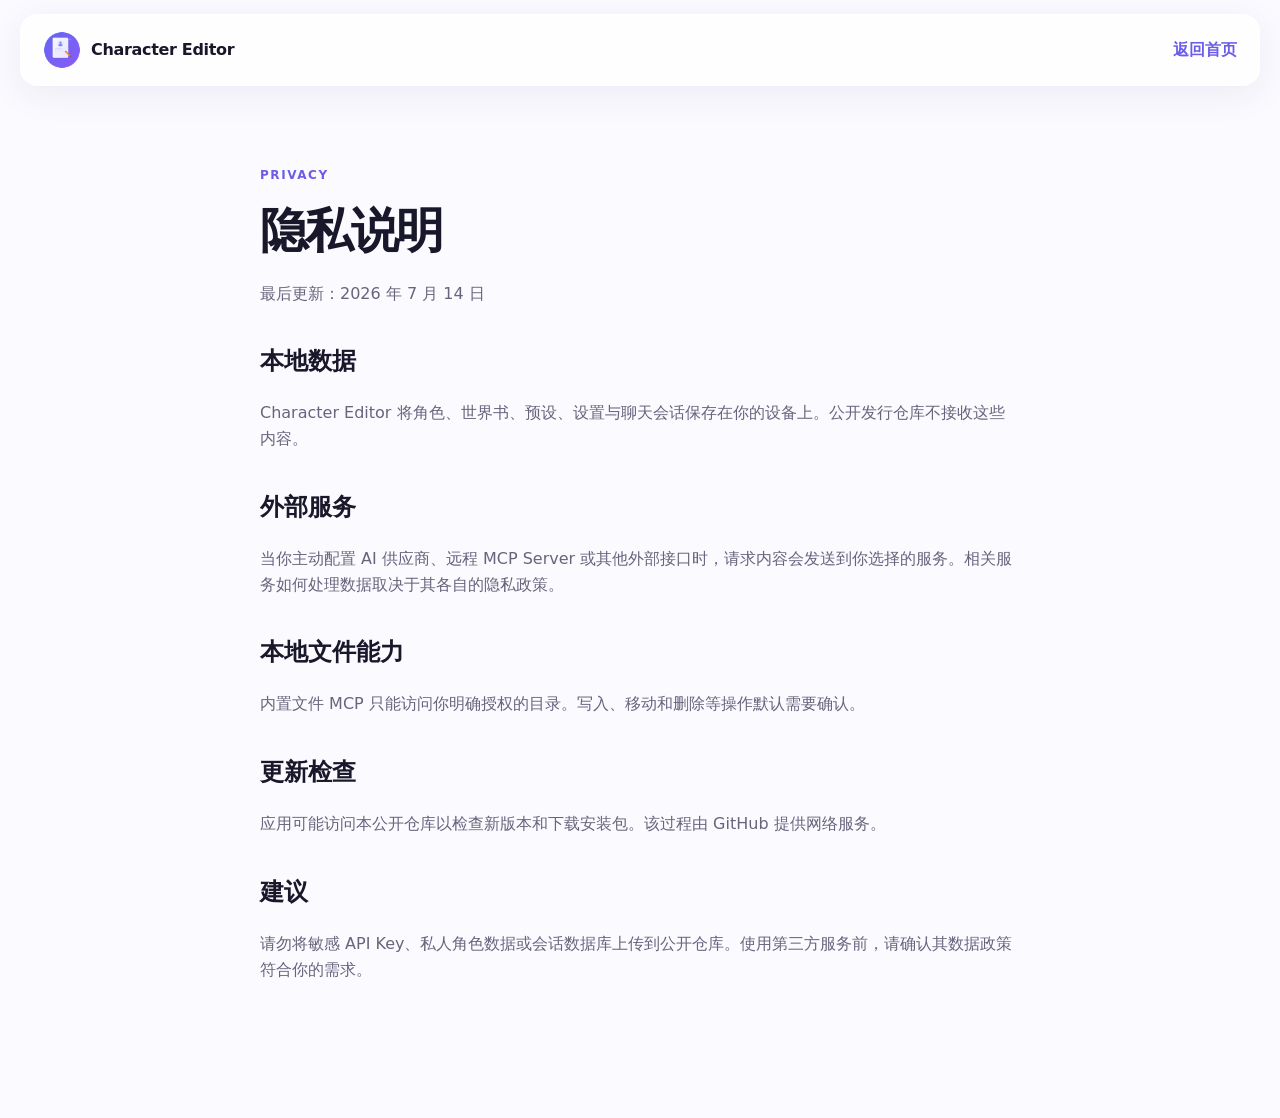
==== privacy.html @ d66d9496 "feat: launch public release website" ====
<!doctype html><html lang="zh-CN"><head><meta charset="utf-8"><meta name="viewport" content="width=device-width,initial-scale=1"><title>隐私说明 — Character Editor</title><link rel="icon" href="assets/icon.png"><link rel="stylesheet" href="styles.css"><style>.legal{max-width:760px;padding:80px 0 120px}.legal h1{font-size:48px}.legal h2{margin-top:36px}.legal p,.legal li{color:var(--muted)}.back{color:var(--violet);font-weight:700}</style></head><body><header class="site-header"><a class="brand" href="index.html"><img src="assets/icon.png" alt="" width="38" height="38"><span>Character Editor</span></a><a class="back" href="index.html">返回首页</a></header><main class="section-shell legal"><div class="section-kicker">Privacy</div><h1>隐私说明</h1><p>最后更新：2026 年 7 月 14 日</p><h2>本地数据</h2><p>Character Editor 将角色、世界书、预设、设置与聊天会话保存在你的设备上。公开发行仓库不接收这些内容。</p><h2>外部服务</h2><p>当你主动配置 AI 供应商、远程 MCP Server 或其他外部接口时，请求内容会发送到你选择的服务。相关服务如何处理数据取决于其各自的隐私政策。</p><h2>本地文件能力</h2><p>内置文件 MCP 只能访问你明确授权的目录。写入、移动和删除等操作默认需要确认。</p><h2>更新检查</h2><p>应用可能访问本公开仓库以检查新版本和下载安装包。该过程由 GitHub 提供网络服务。</p><h2>建议</h2><p>请勿将敏感 API Key、私人角色数据或会话数据库上传到公开仓库。使用第三方服务前，请确认其数据政策符合你的需求。</p></main></body></html>
---- styles.css ----
:root{--ink:#19172a;--muted:#68647c;--violet:#6c5ce7;--violet-2:#8c7cf7;--line:rgba(45,39,82,.12);--paper:#fbfaff;--shadow:0 28px 80px rgba(55,43,135,.16)}
*{box-sizing:border-box}html{scroll-behavior:smooth}body{margin:0;background:var(--paper);color:var(--ink);font-family:"Segoe UI","PingFang SC","Microsoft YaHei",system-ui,sans-serif;line-height:1.6;overflow-x:hidden}a{color:inherit;text-decoration:none}.section-shell{width:min(1180px,calc(100% - 40px));margin-inline:auto}.ambient{position:absolute;border-radius:999px;filter:blur(2px);pointer-events:none;z-index:-1}.ambient-one{width:620px;height:620px;right:-220px;top:-260px;background:radial-gradient(circle,rgba(133,111,255,.18),rgba(133,111,255,0) 68%)}.ambient-two{width:520px;height:520px;left:-310px;top:480px;background:radial-gradient(circle,rgba(95,188,255,.12),rgba(95,188,255,0) 70%)}
.site-header{width:min(1240px,calc(100% - 32px));height:72px;margin:14px auto 0;padding:0 22px;display:flex;align-items:center;justify-content:space-between;border:1px solid rgba(255,255,255,.8);background:rgba(255,255,255,.72);backdrop-filter:blur(18px);border-radius:18px;position:sticky;top:14px;z-index:20;box-shadow:0 8px 36px rgba(48,36,105,.07)}.brand{display:flex;align-items:center;gap:10px;font-weight:750;letter-spacing:-.02em}.brand img{border-radius:11px}.site-header nav{display:flex;gap:30px;font-size:14px;color:var(--muted)}.site-header nav a:hover{color:var(--violet)}
.hero{min-height:720px;display:grid;grid-template-columns:.84fr 1.16fr;align-items:center;gap:56px;padding:82px 0 90px}.eyebrow,.section-kicker{font-size:12px;font-weight:750;letter-spacing:.13em;text-transform:uppercase;color:var(--violet)}.eyebrow{display:flex;align-items:center;gap:9px}.eyebrow span{width:22px;height:1px;background:var(--violet)}h1{font-size:clamp(48px,5.1vw,72px);line-height:1.07;letter-spacing:-.055em;margin:20px 0 24px;font-weight:780}h1 em{font-style:normal;color:var(--violet)}.hero-lead{font-size:18px;color:var(--muted);max-width:570px;margin:0 0 32px}.hero-actions{display:flex;gap:12px;align-items:stretch}.button{display:inline-flex;align-items:center;justify-content:center;border-radius:14px;padding:13px 22px;font-weight:700;transition:.2s ease}.button:hover{transform:translateY(-2px)}.button-primary{background:linear-gradient(135deg,var(--violet),#7c68ef);color:#fff;box-shadow:0 14px 30px rgba(108,92,231,.28);flex-direction:column;align-items:flex-start;min-width:210px}.button small{font-size:10px;font-weight:500;opacity:.75}.button-secondary{border:1px solid var(--line);background:#fff}.trust-row{display:flex;align-items:center;gap:11px;margin-top:24px;color:#817d92;font-size:12px}.trust-row i{width:3px;height:3px;border-radius:50%;background:#b6b1c8}
.app-stage{position:relative;perspective:1200px}.app-window{background:#fff;border:1px solid rgba(102,85,204,.16);border-radius:22px;box-shadow:var(--shadow);overflow:hidden;transform:rotateY(-3deg) rotateX(1deg)}.window-bar{height:54px;padding:0 16px;display:flex;align-items:center;justify-content:space-between;border-bottom:1px solid var(--line);background:#fdfcff}.window-brand{display:flex;align-items:center;gap:8px;font-size:12px;font-weight:700}.window-brand img{width:26px;height:26px}.window-actions{display:flex;gap:6px}.window-actions b{width:8px;height:8px;border-radius:50%;background:#ddd9ea}.window-body{display:grid;grid-template-columns:145px 1fr;min-height:410px}.mock-sidebar{padding:18px 11px;background:#f7f5fc;border-right:1px solid var(--line)}.mock-search{height:25px;border-radius:7px;background:#ece9f5;margin:0 3px 14px}.mock-nav{padding:8px 9px;margin:3px 0;border-radius:8px;font-size:10px;color:#716d80}.mock-nav span{display:inline-block;width:18px;color:#958cad}.mock-nav.active{background:#e8e3fb;color:#5546bd;font-weight:700}.mock-avatar-row{display:flex;align-items:center;gap:7px;margin:13px 7px}.mock-avatar-row div{width:22px;height:22px;border-radius:7px;background:linear-gradient(135deg,#c7bdfa,#8978eb)}.mock-avatar-row p{width:55px;height:5px;border-radius:9px;background:#ded9e9;margin:0}.mock-editor{padding:21px}.editor-head{display:flex;align-items:center;justify-content:space-between}.editor-head small{display:block;color:#9a95a8;font-size:8px}.editor-head strong{font-size:14px}.editor-head button{border:0;background:#6c5ce7;color:#fff;border-radius:8px;padding:7px 10px;font-size:8px}.editor-grid{display:grid;grid-template-columns:110px 1fr;gap:18px;margin-top:22px}.portrait{height:146px;border-radius:14px;background:linear-gradient(145deg,#d8d1ff,#8a79e9);display:grid;place-items:center;position:relative;overflow:hidden}.portrait-glow{position:absolute;width:90px;height:90px;border-radius:50%;background:rgba(255,255,255,.27);filter:blur(8px)}.portrait span{font-size:34px;color:white;position:relative}.fields label{display:block;font-size:8px;font-weight:700;margin:0 0 5px}.field{height:42px;border:1px solid #e4e0ed;border-radius:8px;padding:8px;margin-bottom:11px}.field.tall{height:63px}.field p{height:4px;width:94%;background:#e7e3ed;border-radius:5px;margin:0 0 6px}.field p.short{width:62%}.assistant-card{margin-top:24px;padding:12px;display:flex;align-items:center;gap:10px;border:1px solid #e8e3f5;background:#faf9fe;border-radius:12px}.spark{width:30px;height:30px;display:grid;place-items:center;border-radius:9px;background:#eee9ff;color:#6c5ce7}.assistant-card strong{display:block;font-size:10px}.assistant-card p{font-size:8px;color:#908a9d;margin:1px 0}.assistant-card>span{margin-left:auto;font-size:8px;color:#6c5ce7}.float-card{position:absolute;background:rgba(255,255,255,.92);backdrop-filter:blur(12px);border:1px solid rgba(103,86,201,.15);box-shadow:0 14px 35px rgba(47,35,117,.15);border-radius:13px;padding:10px 13px;display:flex;align-items:center;gap:10px}.float-card>span{width:30px;height:30px;border-radius:9px;display:grid;place-items:center;background:#eeeaff;color:#6855dc}.float-card b,.float-card small{display:block}.float-card b{font-size:9px}.float-card small{font-size:7px;color:#8f899d}.float-left{left:-36px;bottom:54px}.float-right{right:-28px;top:92px}
.intro{padding:100px 0 120px;text-align:center}.intro h2,.capability-section h2,.download h2,.faq h2{font-size:clamp(34px,4vw,52px);letter-spacing:-.045em;line-height:1.12;margin:12px 0 18px}.section-copy{max-width:720px;margin:0 auto;color:var(--muted)}.feature-grid{display:grid;grid-template-columns:1fr 1fr;gap:18px;margin-top:54px;text-align:left}.feature{border:1px solid var(--line);border-radius:24px;background:rgba(255,255,255,.72);padding:28px;min-height:230px;position:relative;overflow:hidden}.feature-wide{grid-column:1/-1;display:grid;grid-template-columns:52px 1fr 320px;align-items:center;gap:20px}.feature-icon{width:46px;height:46px;border-radius:14px;background:#eeeaff;color:#6c5ce7;display:grid;place-items:center;font-size:20px}.feature h3{font-size:21px;margin:14px 0 8px}.feature-wide h3{margin:0 0 8px}.feature p{color:var(--muted);font-size:14px;margin:0}.mini-character{display:flex;gap:13px;padding:16px;background:#f8f6fd;border:1px solid #e8e4f3;border-radius:15px}.mini-face{width:46px;height:46px;display:grid;place-items:center;color:#fff;border-radius:12px;background:linear-gradient(140deg,#a99cf6,#6c5ce7)}.mini-character b,.mini-character span{display:block}.mini-character b{font-size:11px}.mini-character span{font-size:8px;color:#9993a6}.mini-character i{display:block;width:180px;height:5px;background:#e6e1ef;border-radius:8px;margin-top:9px}.mini-character em{display:block;width:86%;height:100%;background:#7664e7;border-radius:inherit}
.capability-section{background:#221f3a;color:#fff;position:relative;overflow:hidden}.capability-section:after{content:"";position:absolute;inset:-40% -20% auto 45%;height:800px;background:radial-gradient(circle,rgba(111,91,231,.35),transparent 68%)}.capability-inner{padding:116px 0;display:grid;grid-template-columns:1fr 1fr;gap:100px;align-items:center;position:relative;z-index:1}.section-kicker.light{color:#aea2ff}.capability-inner>div>p{color:#b9b5c8;max-width:530px}.capability-inner ul{list-style:none;padding:0;margin:28px 0 0}.capability-inner li{margin:12px 0;color:#dedbea;font-size:14px}.capability-inner li span{display:inline-grid;place-items:center;width:20px;height:20px;background:#6c5ce7;border-radius:50%;margin-right:9px;font-size:10px}.capability-stack{position:relative;min-height:330px}.cap-card{position:absolute;inset:0 0 auto 0;background:#fff;color:var(--ink);border-radius:18px;padding:19px;box-shadow:0 24px 60px rgba(0,0,0,.22);border:1px solid rgba(255,255,255,.15)}.cap-card.shifted{top:116px;left:38px}.cap-card.shifted-more{top:240px;left:77px}.cap-top{display:flex;align-items:center;gap:12px}.cap-icon{width:38px;height:38px;border-radius:11px;display:grid;place-items:center;color:#fff;font-weight:800}.cap-icon.violet{background:#6c5ce7}.cap-icon.blue{background:#4793e8}.cap-icon.coral{background:#ef7768}.cap-top b,.cap-top small{display:block}.cap-top b{font-size:12px}.cap-top small{font-size:9px;color:#9892a5}.switch{margin-left:auto;width:31px;height:18px;border-radius:12px;background:#ddd;position:relative}.switch:after{content:"";position:absolute;width:12px;height:12px;border-radius:50%;background:#fff;top:3px;left:3px}.switch.on{background:#6c5ce7}.switch.on:after{left:16px}.cap-card p{font-size:10px;color:#817b8e;margin:13px 0 0}.tool-pills{display:flex;gap:6px;margin-top:14px}.tool-pills span{font-size:8px;padding:5px 8px;background:#edf5fd;color:#477db6;border-radius:7px}.tool-pills span.confirm{background:#fff1ef;color:#bf6156}.status-dot{margin-left:auto;width:8px;height:8px;border-radius:50%;background:#43c28a;box-shadow:0 0 0 5px rgba(67,194,138,.12)}
.download{padding:120px 0 80px}.download-card{padding:48px;display:grid;grid-template-columns:100px 1fr auto;align-items:center;gap:28px;border-radius:28px;color:#fff;background:linear-gradient(130deg,#6452dc,#846ff0);box-shadow:0 24px 60px rgba(91,71,201,.24)}.download-card img{filter:drop-shadow(0 12px 18px rgba(31,21,91,.25))}.download-card .section-kicker{color:#d9d3ff}.download-card h2{margin:8px 0}.download-card p{color:#e6e2ff;margin:0}.button-light{background:#fff;color:#4d3cb2;flex-direction:column;min-width:180px}.download-meta{display:flex;justify-content:center;gap:30px;margin-top:18px;color:#8e899c;font-size:11px}.download-meta a{text-decoration:underline}.faq{padding:80px 0 110px;display:grid;grid-template-columns:.7fr 1.3fr;gap:90px}.faq-list details{border-bottom:1px solid var(--line);padding:20px 0}.faq-list summary{cursor:pointer;list-style:none;display:flex;justify-content:space-between;font-weight:700}.faq-list summary::-webkit-details-marker{display:none}.faq-list summary span{color:#8879e8;font-size:20px}.faq-list details[open] summary span{transform:rotate(45deg)}.faq-list p{color:var(--muted);font-size:14px;margin:12px 36px 0 0}footer{border-top:1px solid var(--line);padding:32px 0 44px;display:flex;align-items:center;justify-content:space-between;color:#8a8598;font-size:12px}footer .brand{color:var(--ink)}footer div{display:flex;gap:20px}
@media(max-width:900px){.site-header nav{display:none}.hero{grid-template-columns:1fr;padding-top:60px}.hero-copy{text-align:center}.eyebrow,.hero-actions,.trust-row{justify-content:center}.hero-lead{margin-inline:auto}.app-stage{width:min(680px,92%);margin:0 auto}.feature-wide{grid-template-columns:52px 1fr}.mini-character{display:none}.capability-inner{grid-template-columns:1fr;gap:60px}.download-card{grid-template-columns:80px 1fr}.download-card>a{grid-column:1/-1}.faq{grid-template-columns:1fr;gap:26px}}
@media(max-width:620px){.section-shell{width:min(100% - 28px,1180px)}.site-header{height:62px}.hero{min-height:auto;padding:58px 0 76px;gap:48px}h1{font-size:44px}.hero-lead{font-size:16px}.hero-actions{flex-direction:column}.button-primary{align-items:center}.app-window{transform:none}.window-body{grid-template-columns:94px 1fr;min-height:310px}.mock-sidebar{padding:12px 6px}.mock-nav{font-size:0}.mock-nav span{font-size:11px}.mock-avatar-row{display:none}.mock-editor{padding:14px}.editor-grid{grid-template-columns:72px 1fr;gap:10px}.portrait{height:108px}.float-card{display:none}.intro{padding:78px 0}.feature-grid{grid-template-columns:1fr}.feature-wide{grid-template-columns:1fr}.feature-wide .feature-icon{margin-bottom:2px}.capability-inner{padding:84px 0}.capability-stack{transform:scale(.9);transform-origin:top left;width:111%}.download{padding:82px 0 55px}.download-card{padding:30px 24px;display:block;text-align:center}.download-card img{width:76px;height:76px}.download-card .button{margin-top:24px}.download-meta{flex-direction:column;gap:4px;text-align:center}.faq{padding:60px 0 80px}footer{flex-direction:column;gap:15px;text-align:center}}
@media(prefers-reduced-motion:reduce){html{scroll-behavior:auto}.button{transition:none}}
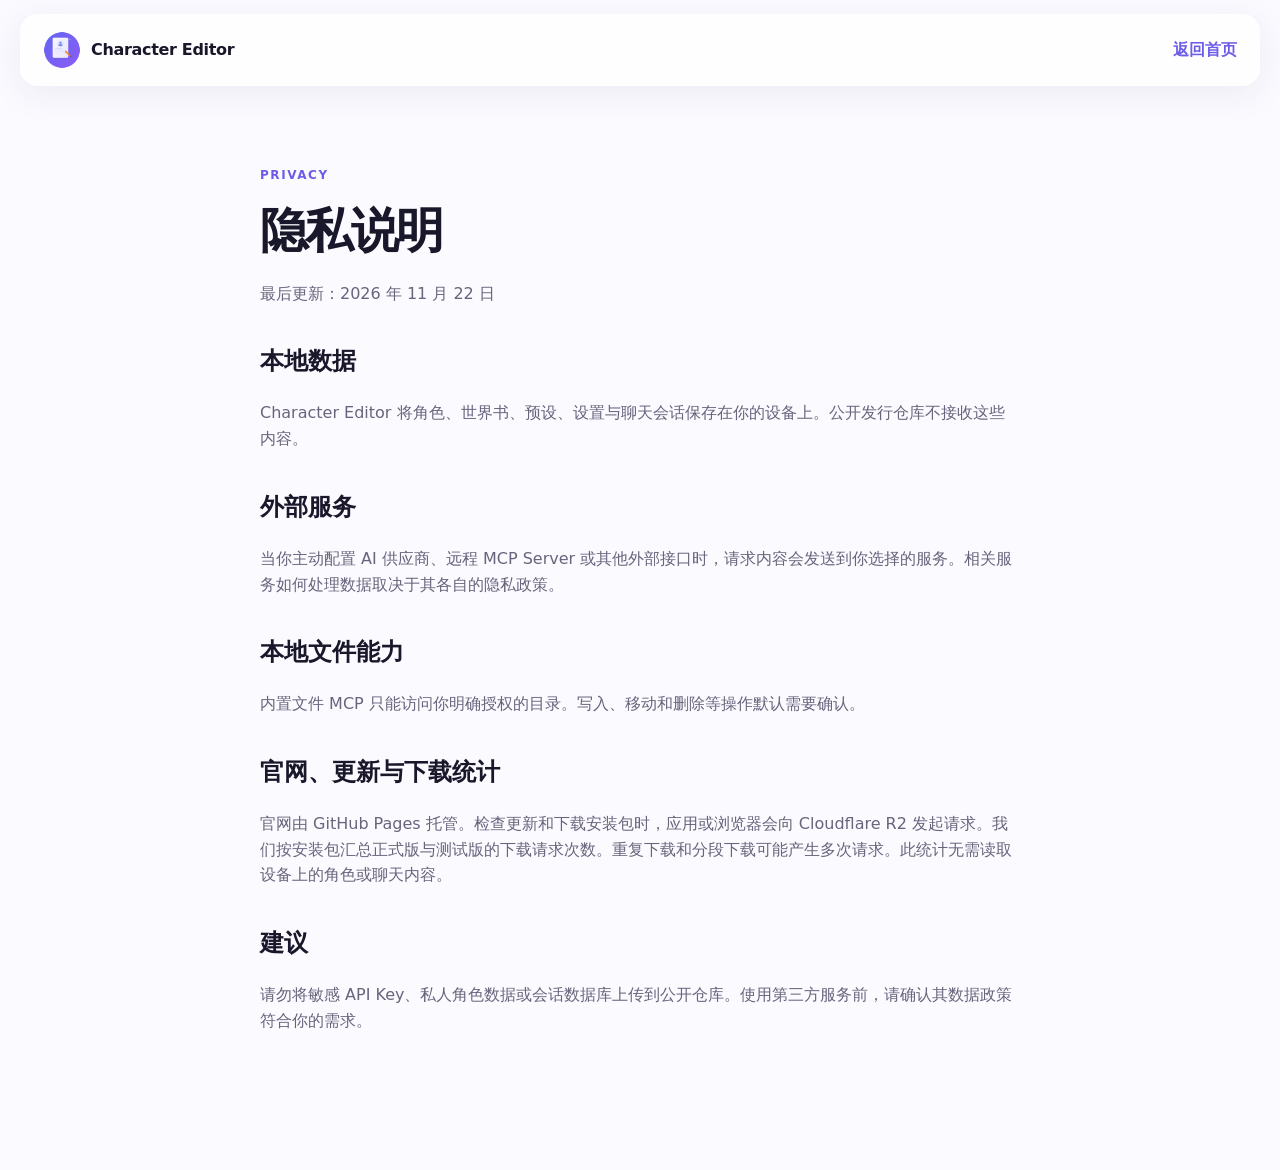
==== commit 3b79ac7f: "feat: publish windows alpha download alongside stable releases" ====
--- a/privacy.html
+++ b/privacy.html
@@ -1 +1 @@
-<!doctype html><html lang="zh-CN"><head><meta charset="utf-8"><meta name="viewport" content="width=device-width,initial-scale=1"><title>隐私说明 — Character Editor</title><link rel="icon" href="assets/icon.png"><link rel="stylesheet" href="styles.css"><style>.legal{max-width:760px;padding:80px 0 120px}.legal h1{font-size:48px}.legal h2{margin-top:36px}.legal p,.legal li{color:var(--muted)}.back{color:var(--violet);font-weight:700}</style></head><body><header class="site-header"><a class="brand" href="index.html"><img src="assets/icon.png" alt="" width="38" height="38"><span>Character Editor</span></a><a class="back" href="index.html">返回首页</a></header><main class="section-shell legal"><div class="section-kicker">Privacy</div><h1>隐私说明</h1><p>最后更新：2026 年 7 月 14 日</p><h2>本地数据</h2><p>Character Editor 将角色、世界书、预设、设置与聊天会话保存在你的设备上。公开发行仓库不接收这些内容。</p><h2>外部服务</h2><p>当你主动配置 AI 供应商、远程 MCP Server 或其他外部接口时，请求内容会发送到你选择的服务。相关服务如何处理数据取决于其各自的隐私政策。</p><h2>本地文件能力</h2><p>内置文件 MCP 只能访问你明确授权的目录。写入、移动和删除等操作默认需要确认。</p><h2>更新检查</h2><p>应用可能访问本公开仓库以检查新版本和下载安装包。该过程由 GitHub 提供网络服务。</p><h2>建议</h2><p>请勿将敏感 API Key、私人角色数据或会话数据库上传到公开仓库。使用第三方服务前，请确认其数据政策符合你的需求。</p></main></body></html>
+<!doctype html><html lang="zh-CN"><head><meta charset="utf-8"><meta name="viewport" content="width=device-width,initial-scale=1"><title>隐私说明 — Character Editor</title><link rel="icon" href="assets/icon.png"><link rel="stylesheet" href="styles.css"><style>.legal{max-width:760px;padding:80px 0 120px}.legal h1{font-size:48px}.legal h2{margin-top:36px}.legal p,.legal li{color:var(--muted)}.back{color:var(--violet);font-weight:700}</style></head><body><header class="site-header"><a class="brand" href="index.html"><img src="assets/icon.png" alt="" width="38" height="38"><span>Character Editor</span></a><a class="back" href="index.html">返回首页</a></header><main class="section-shell legal"><div class="section-kicker">Privacy</div><h1>隐私说明</h1><p>最后更新：2026 年 11 月 22 日</p><h2>本地数据</h2><p>Character Editor 将角色、世界书、预设、设置与聊天会话保存在你的设备上。公开发行仓库不接收这些内容。</p><h2>外部服务</h2><p>当你主动配置 AI 供应商、远程 MCP Server 或其他外部接口时，请求内容会发送到你选择的服务。相关服务如何处理数据取决于其各自的隐私政策。</p><h2>本地文件能力</h2><p>内置文件 MCP 只能访问你明确授权的目录。写入、移动和删除等操作默认需要确认。</p><h2>官网、更新与下载统计</h2><p>官网由 GitHub Pages 托管。检查更新和下载安装包时，应用或浏览器会向 Cloudflare R2 发起请求。我们按安装包汇总正式版与测试版的下载请求次数。重复下载和分段下载可能产生多次请求。此统计无需读取设备上的角色或聊天内容。</p><h2>建议</h2><p>请勿将敏感 API Key、私人角色数据或会话数据库上传到公开仓库。使用第三方服务前，请确认其数据政策符合你的需求。</p></main></body></html>
--- a/styles.css
+++ b/styles.css
@@ -8,4 +8,43 @@
 .download{padding:120px 0 80px}.download-card{padding:48px;display:grid;grid-template-columns:100px 1fr auto;align-items:center;gap:28px;border-radius:28px;color:#fff;background:linear-gradient(130deg,#6452dc,#846ff0);box-shadow:0 24px 60px rgba(91,71,201,.24)}.download-card img{filter:drop-shadow(0 12px 18px rgba(31,21,91,.25))}.download-card .section-kicker{color:#d9d3ff}.download-card h2{margin:8px 0}.download-card p{color:#e6e2ff;margin:0}.button-light{background:#fff;color:#4d3cb2;flex-direction:column;min-width:180px}.download-meta{display:flex;justify-content:center;gap:30px;margin-top:18px;color:#8e899c;font-size:11px}.download-meta a{text-decoration:underline}.faq{padding:80px 0 110px;display:grid;grid-template-columns:.7fr 1.3fr;gap:90px}.faq-list details{border-bottom:1px solid var(--line);padding:20px 0}.faq-list summary{cursor:pointer;list-style:none;display:flex;justify-content:space-between;font-weight:700}.faq-list summary::-webkit-details-marker{display:none}.faq-list summary span{color:#8879e8;font-size:20px}.faq-list details[open] summary span{transform:rotate(45deg)}.faq-list p{color:var(--muted);font-size:14px;margin:12px 36px 0 0}footer{border-top:1px solid var(--line);padding:32px 0 44px;display:flex;align-items:center;justify-content:space-between;color:#8a8598;font-size:12px}footer .brand{color:var(--ink)}footer div{display:flex;gap:20px}
 @media(max-width:900px){.site-header nav{display:none}.hero{grid-template-columns:1fr;padding-top:60px}.hero-copy{text-align:center}.eyebrow,.hero-actions,.trust-row{justify-content:center}.hero-lead{margin-inline:auto}.app-stage{width:min(680px,92%);margin:0 auto}.feature-wide{grid-template-columns:52px 1fr}.mini-character{display:none}.capability-inner{grid-template-columns:1fr;gap:60px}.download-card{grid-template-columns:80px 1fr}.download-card>a{grid-column:1/-1}.faq{grid-template-columns:1fr;gap:26px}}
 @media(max-width:620px){.section-shell{width:min(100% - 28px,1180px)}.site-header{height:62px}.hero{min-height:auto;padding:58px 0 76px;gap:48px}h1{font-size:44px}.hero-lead{font-size:16px}.hero-actions{flex-direction:column}.button-primary{align-items:center}.app-window{transform:none}.window-body{grid-template-columns:94px 1fr;min-height:310px}.mock-sidebar{padding:12px 6px}.mock-nav{font-size:0}.mock-nav span{font-size:11px}.mock-avatar-row{display:none}.mock-editor{padding:14px}.editor-grid{grid-template-columns:72px 1fr;gap:10px}.portrait{height:108px}.float-card{display:none}.intro{padding:78px 0}.feature-grid{grid-template-columns:1fr}.feature-wide{grid-template-columns:1fr}.feature-wide .feature-icon{margin-bottom:2px}.capability-inner{padding:84px 0}.capability-stack{transform:scale(.9);transform-origin:top left;width:111%}.download{padding:82px 0 55px}.download-card{padding:30px 24px;display:block;text-align:center}.download-card img{width:76px;height:76px}.download-card .button{margin-top:24px}.download-meta{flex-direction:column;gap:4px;text-align:center}.faq{padding:60px 0 80px}footer{flex-direction:column;gap:15px;text-align:center}}
+.download-actions{display:grid;gap:10px}.button-android{background:rgba(255,255,255,.13);border:1px solid rgba(255,255,255,.38);color:#fff;flex-direction:column;min-width:190px}.download-meta{flex-wrap:wrap;gap:10px 30px}
+@media(max-width:900px){.download-actions{grid-column:1/-1;grid-template-columns:1fr 1fr}}
+@media(max-width:620px){.download-actions{display:grid;grid-template-columns:1fr;margin-top:24px}.download-card .download-actions .button{margin-top:0}}
+/* 顶栏是 sticky，锚点跳转后标题会被压在它下面，留出让位高度。 */
+#features,#capabilities,#download,#upgrade,#changelog{scroll-margin-top:104px}
+@media(max-width:620px){#features,#capabilities,#download,#upgrade,#changelog{scroll-margin-top:88px}}
+.upgrade-banner{display:flex;align-items:center;justify-content:center;flex-wrap:wrap;gap:6px 14px;padding:11px 20px;background:linear-gradient(120deg,#3a2f6b,#5a45b8);color:#fff;font-size:13px;text-align:center}.upgrade-banner strong{font-weight:750}.upgrade-banner span{color:#d9d3f5}.upgrade-banner em{font-style:normal;font-weight:700;color:#fff;border-bottom:1px solid rgba(255,255,255,.5)}.upgrade-banner:hover em{border-bottom-color:#fff}
+.section-kicker.warn{color:#c2603f}.upgrade{padding:36px 0 24px;text-align:center}.upgrade-lead{margin-bottom:44px}.upgrade-grid{display:grid;grid-template-columns:1fr 1fr;gap:18px;text-align:left}.upgrade-card{border:1px solid var(--line);border-radius:24px;background:rgba(255,255,255,.78);padding:28px;display:flex;flex-direction:column}.upgrade-card.danger{border-color:rgba(200,90,60,.32);background:rgba(255,250,248,.9)}.upgrade-head{display:flex;align-items:center;gap:11px;margin-bottom:14px}.upgrade-head b{font-size:19px;letter-spacing:-.02em}.upgrade-badge{font-size:11px;font-weight:750;padding:5px 10px;border-radius:8px;letter-spacing:.02em}.upgrade-badge.win{background:#eeeaff;color:#5546bd}.upgrade-badge.droid{background:#e6f6ec;color:#2f7d4f}.upgrade-card>p{color:var(--muted);font-size:14px;margin:0 0 14px}.upgrade-card ol{margin:0 0 16px;padding-left:20px;color:var(--ink);font-size:14px}.upgrade-card ol li{margin:7px 0}.upgrade-note{font-size:13px;border-radius:12px;padding:12px 14px;margin:0 0 18px}.upgrade-note.ok{background:#f2f0fd;color:#4f45a0}.upgrade-note.danger{background:#fdeeea;color:#a8452e}.upgrade-card .button{align-self:flex-start;margin-top:auto}
+.changelog{padding:96px 0 40px;display:grid;grid-template-columns:.7fr 1.3fr;gap:90px}.changelog h2{font-size:clamp(34px,4vw,52px);letter-spacing:-.045em;line-height:1.12;margin:12px 0 0}.changelog-list article{border-bottom:1px solid var(--line);padding:0 0 22px;margin-bottom:22px}.changelog-list article:last-child{border-bottom:0;margin-bottom:0}.changelog-list h3{font-size:18px;margin:0 0 8px;letter-spacing:-.02em}.changelog-list p{color:var(--muted);font-size:14px;margin:0}
+/* 升级卡片里有不含断点的长路径（Android/data/...）。网格项默认 min-width:auto，会被它撑宽，窄屏上整列溢出。 */
+.upgrade-card{min-width:0;overflow-wrap:anywhere}
+.faq-list p a{color:var(--violet);text-decoration:underline}
+@media(max-width:900px){.upgrade-grid{grid-template-columns:1fr}.changelog{grid-template-columns:1fr;gap:26px;padding-top:72px}}
+@media(max-width:620px){.upgrade-banner{font-size:12px;padding:10px 16px}.upgrade{padding-top:20px}.upgrade-card{padding:22px}.changelog{padding:60px 0 30px}}
 @media(prefers-reduced-motion:reduce){html{scroll-behavior:auto}.button{transition:none}}
+
+.alpha-jump { color: var(--violet); font-size: 14px; font-weight: 700; align-self: center; }
+.alpha-jump:hover, .alpha-actions small a:hover { text-decoration: underline; }
+.alpha-download {
+  display: flex;
+  align-items: center;
+  justify-content: space-between;
+  gap: 28px;
+  margin-top: 32px;
+  padding: 28px 32px;
+  border: 1px solid var(--line);
+  border-radius: 22px;
+  background: #fff;
+  scroll-margin-top: 104px;
+}
+.alpha-download h3 { margin: 0 0 8px; font-size: 23px; }
+.alpha-download h3 span { display: inline-block; color: var(--violet); font-size: 16px; }
+.alpha-download p { max-width: 62ch; margin: 0; color: var(--muted); font-size: 14px; }
+.alpha-actions { display: grid; justify-items: center; gap: 7px; flex-shrink: 0; }
+.alpha-actions small { color: var(--muted); }
+.alpha-actions small a { color: var(--violet); }
+@media (max-width: 620px) {
+  .alpha-download { display: grid; gap: 20px; padding: 24px; scroll-margin-top: 88px; }
+  .alpha-actions { justify-items: start; }
+}
